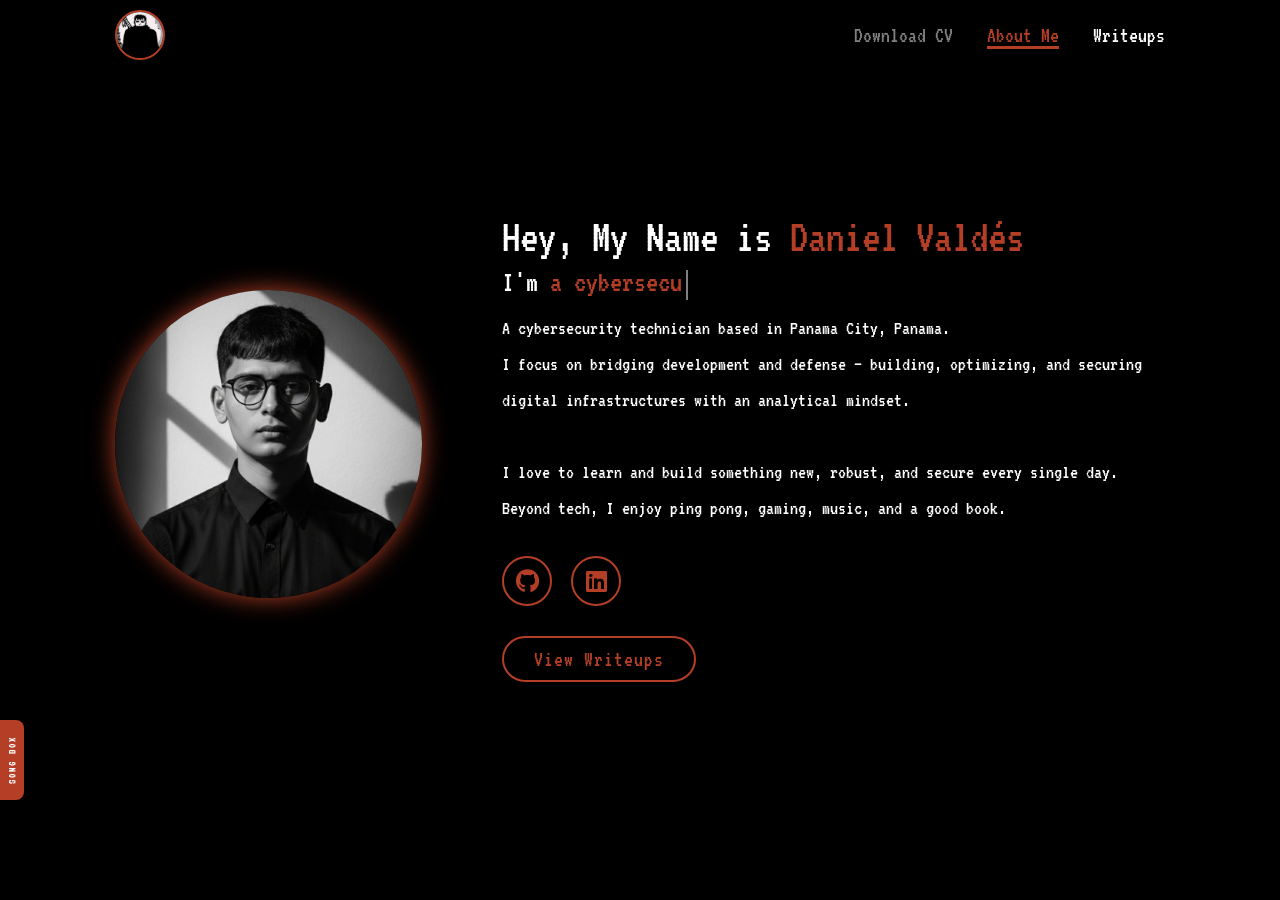
==== index.html @ 88a021ae "fix: use round favicon on all pages" ====
<!DOCTYPE html>
<html lang="en">
<head>
    <meta charset="UTF-8">
    <meta name="viewport" content="width=device-width, initial-scale=1.0">
    <link rel="stylesheet" href="https://cdnjs.cloudflare.com/ajax/libs/font-awesome/6.5.2/css/all.min.css">
    <link rel="preconnect" href="https://fonts.googleapis.com">
    <link rel="preconnect" href="https://fonts.gstatic.com" crossorigin>
    <link href="https://fonts.googleapis.com/css2?family=Fira+Mono:wght@400;500;700&family=VT323&display=swap" rel="stylesheet">
    <link rel="stylesheet" href="style.css">
    <link rel="icon" type="image/png" href="images/favicon.png">
    <title>Daniel Valdés</title>
</head>

<body class="home-page">
    <header class="scrolled">
        <a href="index.html" class="logo">
            <img src="images/avatar.png" alt="Daniel Valdés Logo" class="logo-img">
        </a>

        <button class="menu-toggle" aria-label="Menu">
            <span></span>
            <span></span>
            <span></span>
        </button>

        <nav>
            <a href="./documents/Daniel_Valdes_CV.pdf" download="" class="download-cv">Download CV</a>
            <a href="index.html" class="active">About Me</a>
            <a href="writeups.html">Writeups</a>
        </nav>
    </header>

    <section class="home">
        <div class="home-img">
            <img src="images/profile.jpg" alt="Profile picture of Daniel Valdés">
        </div>

        <div class="home-content">
            <h1>Hey, My Name is <span>Daniel Valdés</span></h1>
            <h3 class="typing-text">I'm <span id="typing"></span></h3>

            <p>
                A cybersecurity technician based in Panama City, Panama.<br>
                I focus on bridging development and defense — building, optimizing, and
                securing digital infrastructures with an analytical mindset.<br>
                <br>
                I love to learn and build something new, robust, and secure every single day.
                Beyond tech, I enjoy ping pong, gaming, music, and a good book.
            </p>

            <div class="social-icons">
                <a href="https://github.com/danielvaldess" target="_blank" rel="noopener" title="GitHub"><i class="fa-brands fa-github"></i></a>
                <a href="https://linkedin.com/in/daniel--valdes" target="_blank" rel="noopener" title="LinkedIn"><i class="fa-brands fa-linkedin"></i></a>
            </div>

            <a href="writeups.html" class="btn">View Writeups</a>
        </div>
    </section>

    <script>
        window.addEventListener('scroll', function () {
            const header = document.querySelector('header');
            header.classList.toggle('scrolled', window.scrollY > 50);
        });

        document.addEventListener("DOMContentLoaded", function () {
            const textElement = document.getElementById("typing");
            const words = ["a cybersecurity technician",
                           "a builder of secure systems",
                           "a vulnerability hunter",
                           "an analytical thinker"];
            let wordIndex = 0;
            let charIndex = 0;
            let isDeleting = false;

            function typeEffect() {
                let currentWord = words[wordIndex];
                let currentText = currentWord.substring(0, charIndex);
                textElement.textContent = currentText;

                if (!isDeleting && charIndex < currentWord.length) {
                    charIndex++;
                    setTimeout(typeEffect, 100);
                } else if (isDeleting && charIndex > 0) {
                    charIndex--;
                    setTimeout(typeEffect, 50);
                } else {
                    isDeleting = !isDeleting;
                    wordIndex = !isDeleting ? (wordIndex + 1) % words.length : wordIndex;
                    setTimeout(typeEffect, 1000);
                }
            }
            typeEffect();
        });

        document.addEventListener('DOMContentLoaded', function () {
            const menuToggle = document.querySelector('.menu-toggle');
            const nav = document.querySelector('nav');

            menuToggle.addEventListener('click', () => {
                const isActive = nav.classList.contains('active');
                if (isActive) {
                    nav.classList.remove('active');
                    menuToggle.classList.remove('active');
                    document.body.style.overflow = '';
                } else {
                    nav.classList.add('active');
                    menuToggle.classList.add('active');
                    document.body.style.overflow = 'hidden';
                }
            });

            document.querySelectorAll('nav a').forEach(link => {
                link.addEventListener('click', () => {
                    nav.classList.remove('active');
                    menuToggle.classList.remove('active');
                    document.body.style.overflow = '';
                });
            });
        });
    </script>
    <script src="scripts/songs.js"></script>
</body>
</html>
---- style.css ----
:root {
    --nav-color: #b43f26;
    --nav-color-rgb: 180, 63, 38;
    --mobile-padding: 2rem;
}

@media (max-width: 768px) {
    html {
        font-size: 55%;
    }
    section {
        padding: 8rem var(--mobile-padding) 5rem;
    }
    header {
        padding: 1.2rem var(--mobile-padding);
    }
    header.scrolled {
        padding: 1rem var(--mobile-padding);
    }
}

* {
    margin: 0;
    padding: 0;
    box-sizing: border-box;
    text-decoration: none;
    border: none;
    outline: none;
    font-family: 'VT323', monospace;
}

html {
    font-size: 62.5%;
}

body {
    width: 100%;
    height: 100vh;
    overflow-x: hidden;
    background-color: black;
    color: white;
}

body.home-page {
    overflow-y: hidden;
}

/* Header */
header {
    position: fixed;
    top: 0;
    left: 0;
    width: 100%;
    padding: 1.2rem 9%;
    background-color: transparent;
    display: flex;
    justify-content: space-between;
    align-items: center;
    z-index: 1000;
    transition: all 0.3s ease;
}

header.scrolled {
    background-color: rgba(0, 0, 0, 0.9);
    box-shadow: 0 0.5rem 1rem rgba(0, 0, 0, 0.1);
    padding: 1rem 9%;
    backdrop-filter: blur(10px);
}

.logo {
    display: flex;
    align-items: center;
    transition: all 0.3s ease;
    margin-right: auto;
}

.logo-img {
    width: 50px;
    height: 50px;
    border-radius: 50%;
    object-fit: cover;
    border: 2px solid var(--nav-color);
    transition: all 0.3s ease;
}

.logo:hover .logo-img {
    transform: scale(1.1);
    box-shadow: 0 0 15px rgba(var(--nav-color-rgb), 0.5);
}

section {
    padding-top: 8rem;
    min-height: 100vh;
    padding: 4rem 9%;
    box-sizing: border-box;
}

nav a {
    font-size: 2.2rem;
    color: white;
    margin-left: 3rem;
    font-weight: 400;
    transition: 0.3s ease;
    border-bottom: 3px solid transparent;
}

nav a.download-cv {
    color: gray;
}

nav a.download-cv:hover {
    color: var(--nav-color);
    border-bottom: 3px solid var(--nav-color);
}

body.home-page nav a:hover,
nav a.active {
    color: var(--nav-color);
    border-bottom: 3px solid var(--nav-color);
}

/* Home */
.home {
    display: flex;
    justify-content: center;
    align-items: center;
    gap: 8rem;
    background-color: black;
    margin-top: 0;
    padding-top: 3rem;
}

.home .home-content h1 {
    font-size: 4.6rem;
    font-weight: 400;
    line-height: 1.3;
}

span {
    color: var(--nav-color);
}

.home-content h3 {
    font-size: 3rem;
    margin-bottom: 1rem;
    font-weight: 400;
}

.home-content p {
    font-size: 2rem;
    line-height: 1.8;
}

.home-content p a {
    color: var(--nav-color);
    transition: color 0.3s ease;
}

.home-img {
    border-radius: 50%;
}

.home-img img {
    position: relative;
    width: 24vw;
    max-width: 340px;
    border-radius: 50%;
    box-shadow: 0 0 25px var(--nav-color);
    cursor: pointer;
    transition: 0.2s linear;
}

.home-img img:hover {
    box-shadow: 0 0 40px var(--nav-color);
    transform: scale(1.02);
}

.social-icons a {
    display: inline-flex;
    justify-content: center;
    align-items: center;
    width: 5rem;
    height: 5rem;
    background-color: transparent;
    border: 0.2rem solid var(--nav-color);
    font-size: 2.4rem;
    border-radius: 50%;
    margin: 3rem 1.5rem 3rem 0;
    transition: 0.3s ease;
    color: var(--nav-color);
}

.social-icons a:hover {
    color: black;
    transform: scale(1.3) translateY(-5px);
    background-color: white;
    box-shadow: 0 0 25px var(--nav-color);
}

.btn {
    display: inline-block;
    padding: 1rem 3rem;
    background-color: black;
    border-radius: 4rem;
    font-size: 2.2rem;
    color: var(--nav-color);
    letter-spacing: 0.1rem;
    font-weight: 400;
    border: 2px solid var(--nav-color);
    transition: 0.3s ease;
    cursor: pointer;
}

.btn:hover {
    transform: scale(1.03);
    background-color: white;
    color: black;
    box-shadow: 0 0 25px var(--nav-color);
}

.typing-text {
    font-size: 3rem;
    font-weight: 400;
    min-width: 280px;
}

.typing-text span::after {
    content: "";
    display: inline-block;
    width: 2px;
    height: 1em;
    background: gray;
    margin-left: 4px;
    animation: cursor 0.6s infinite;
    vertical-align: middle;
}

@keyframes cursor {
    0%, 100% { opacity: 0; }
    50% { opacity: 1; }
}

/* Writeups page */
.writeups-page {
    display: flex;
    flex-direction: column;
    align-items: center;
    justify-content: center;
    background-color: black;
    text-align: center;
}

.page-title {
    font-size: 4rem;
    font-weight: 400;
    color: var(--nav-color);
    margin-bottom: 1rem;
}

.page-sub {
    font-size: 2rem;
    color: #ccc;
    margin-bottom: 4rem;
}

.coming-soon-box {
    background-color: #1c1c1c;
    border: 2px solid var(--nav-color);
    border-radius: 12px;
    padding: 4rem;
    max-width: 600px;
    box-shadow: 0 0 25px rgba(var(--nav-color-rgb), 0.2);
    transition: transform 0.3s ease;
}

.coming-soon-box:hover {
    transform: translateY(-5px);
}

.coming-soon-box i {
    font-size: 3.5rem;
    color: var(--nav-color);
    margin-bottom: 1.5rem;
}

.coming-soon-box h2 {
    font-size: 2.8rem;
    color: var(--nav-color);
    margin-bottom: 1rem;
}

.coming-soon-box p {
    font-size: 2rem;
    color: #ccc;
    line-height: 1.8;
}

@media (max-width: 995px) {
    .home {
        flex-direction: column;
        margin: 5rem 4rem;
    }
    .home .home-content h3 {
        font-size: 2.6rem;
    }
    .home-content h1 {
        font-size: 3.4rem;
    }
    .home-img img {
        width: 55vw;
        max-width: 300px;
        margin-top: 4rem;
    }
}

/* Mobile navigation */
@media (max-width: 995px) {
    .menu-toggle {
        display: flex;
        position: fixed;
        top: 2rem;
        right: 2rem;
        width: 4rem;
        height: 4rem;
        background: rgba(var(--nav-color-rgb), 0.2);
        border-radius: 50%;
        z-index: 1001;
        cursor: pointer;
        flex-direction: column;
        justify-content: center;
        align-items: center;
        transition: all 0.3s ease;
        border: 2px solid var(--nav-color);
        box-shadow: 0 0 10px rgba(0, 0, 0, 0.2);
    }

    .menu-toggle span {
        display: block;
        width: 24px;
        height: 2px;
        background: var(--nav-color);
        margin: 4px 0;
        transition: all 0.3s ease;
        border-radius: 2px;
    }

    .menu-toggle.active {
        background: rgba(0, 0, 0, 0.8);
        border-color: white;
    }

    .menu-toggle.active span {
        background: white;
    }

    .menu-toggle.active span:nth-child(1) {
        transform: translateY(6px) rotate(45deg);
    }

    .menu-toggle.active span:nth-child(2) {
        opacity: 0;
    }

    .menu-toggle.active span:nth-child(3) {
        transform: translateY(-6px) rotate(-45deg);
    }

    nav {
        position: fixed;
        top: 0;
        right: -100%;
        width: 80%;
        max-width: 300px;
        height: 100vh;
        background-color: rgba(22, 22, 22, 0.98);
        backdrop-filter: blur(10px);
        z-index: 1000;
        transition: all 0.5s cubic-bezier(0.77, 0.2, 0.05, 1);
        padding: 8rem 2rem 2rem;
        box-shadow: -5px 0 15px rgba(0, 0, 0, 0.3);
        display: flex;
        flex-direction: column;
        border-left: 3px solid var(--nav-color);
    }

    nav.active {
        right: 0;
    }

    nav a {
        display: block;
        font-size: 2rem;
        color: white;
        padding: 1.5rem;
        margin: 0.5rem 0;
        border-radius: 0.5rem;
        transition: all 0.3s ease;
        position: relative;
        overflow: hidden;
    }

    nav a:before {
        content: '';
        position: absolute;
        left: 0;
        bottom: 0;
        width: 0;
        height: 3px;
        background: var(--nav-color);
        transition: width 0.3s ease;
    }

    nav a:hover,
    nav a.active {
        color: var(--nav-color);
        background: rgba(var(--nav-color-rgb), 0.1);
        transform: translateX(5px);
    }

    nav a:hover:before,
    nav a.active:before {
        width: 100%;
    }
}

@media (max-width: 768px) {
    .writeups-page {
        padding: 8rem var(--mobile-padding) 5rem;
    }
    .coming-soon-box {
        padding: 3rem;
        width: 100%;
    }
    .page-title {
        font-size: 3rem;
    }
}
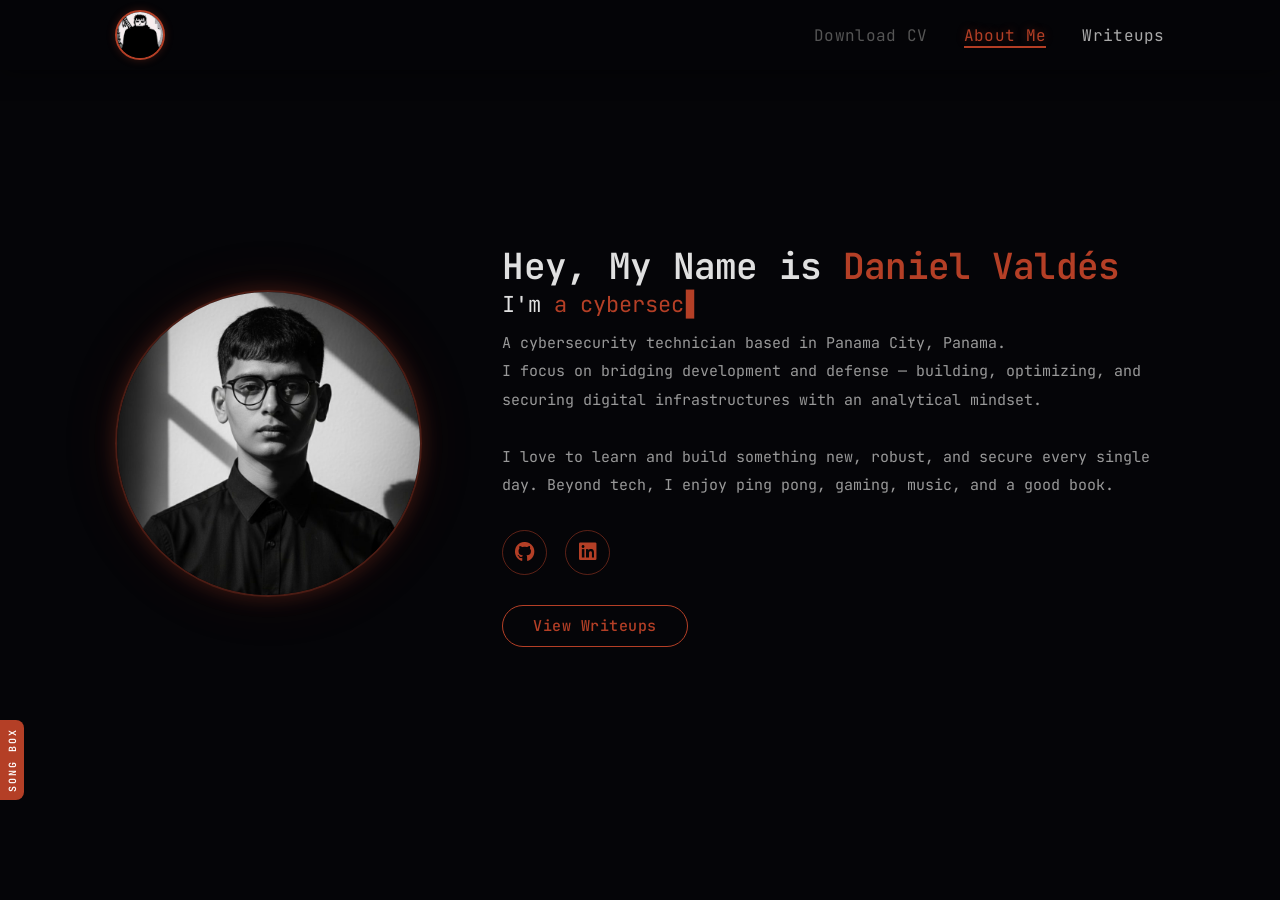
==== commit 43cd8068: "feat: redesign with JetBrains Mono, neon glow effects, larger typography - Replace VT323 with JetBra" ====
--- a/index.html
+++ b/index.html
@@ -6,7 +6,7 @@
     <link rel="stylesheet" href="https://cdnjs.cloudflare.com/ajax/libs/font-awesome/6.5.2/css/all.min.css">
     <link rel="preconnect" href="https://fonts.googleapis.com">
     <link rel="preconnect" href="https://fonts.gstatic.com" crossorigin>
-    <link href="https://fonts.googleapis.com/css2?family=Fira+Mono:wght@400;500;700&family=VT323&display=swap" rel="stylesheet">
+    <link href="https://fonts.googleapis.com/css2?family=JetBrains+Mono:wght@300;400;500;600;700&display=swap" rel="stylesheet">
     <link rel="stylesheet" href="style.css">
     <link rel="icon" type="image/png" href="images/favicon.png">
     <title>Daniel Valdés</title>
--- a/style.css
+++ b/style.css
@@ -2,6 +2,9 @@
     --nav-color: #b43f26;
     --nav-color-rgb: 180, 63, 38;
     --mobile-padding: 2rem;
+    --neon-glow: 0 0 10px rgba(var(--nav-color-rgb), 0.6), 0 0 30px rgba(var(--nav-color-rgb), 0.3);
+    --neon-glow-strong: 0 0 10px rgba(var(--nav-color-rgb), 0.8), 0 0 40px rgba(var(--nav-color-rgb), 0.4), 0 0 80px rgba(var(--nav-color-rgb), 0.2);
+    --border-glow: 0 0 5px rgba(var(--nav-color-rgb), 0.5), inset 0 0 5px rgba(var(--nav-color-rgb), 0.1);
 }
 
 @media (max-width: 768px) {
@@ -26,7 +29,7 @@
     text-decoration: none;
     border: none;
     outline: none;
-    font-family: 'VT323', monospace;
+    font-family: 'JetBrains Mono', monospace;
 }
 
 html {
@@ -37,12 +40,27 @@
     width: 100%;
     height: 100vh;
     overflow-x: hidden;
-    background-color: black;
-    color: white;
+    background-color: #050508;
+    color: #e0e0e0;
 }
 
 body.home-page {
     overflow-y: hidden;
+}
+
+/* Scrollbar */
+::-webkit-scrollbar {
+    width: 6px;
+}
+::-webkit-scrollbar-track {
+    background: #0a0a0d;
+}
+::-webkit-scrollbar-thumb {
+    background: rgba(var(--nav-color-rgb), 0.3);
+    border-radius: 3px;
+}
+::-webkit-scrollbar-thumb:hover {
+    background: rgba(var(--nav-color-rgb), 0.5);
 }
 
 /* Header */
@@ -61,10 +79,10 @@
 }
 
 header.scrolled {
-    background-color: rgba(0, 0, 0, 0.9);
-    box-shadow: 0 0.5rem 1rem rgba(0, 0, 0, 0.1);
+    background-color: rgba(5, 5, 8, 0.92);
+    box-shadow: 0 1px 20px rgba(0, 0, 0, 0.5);
     padding: 1rem 9%;
-    backdrop-filter: blur(10px);
+    backdrop-filter: blur(20px);
 }
 
 .logo {
@@ -81,11 +99,12 @@
     object-fit: cover;
     border: 2px solid var(--nav-color);
     transition: all 0.3s ease;
+    box-shadow: 0 0 8px rgba(var(--nav-color-rgb), 0.3);
 }
 
 .logo:hover .logo-img {
     transform: scale(1.1);
-    box-shadow: 0 0 15px rgba(var(--nav-color-rgb), 0.5);
+    box-shadow: var(--neon-glow);
 }
 
 section {
@@ -96,27 +115,29 @@
 }
 
 nav a {
-    font-size: 2.2rem;
-    color: white;
+    font-size: 1.6rem;
+    font-weight: 400;
+    color: #aaa;
     margin-left: 3rem;
-    font-weight: 400;
     transition: 0.3s ease;
-    border-bottom: 3px solid transparent;
+    border-bottom: 2px solid transparent;
+    letter-spacing: 0.02em;
 }
 
 nav a.download-cv {
-    color: gray;
+    color: #555;
 }
 
 nav a.download-cv:hover {
     color: var(--nav-color);
-    border-bottom: 3px solid var(--nav-color);
+    border-bottom: 2px solid var(--nav-color);
 }
 
 body.home-page nav a:hover,
 nav a.active {
     color: var(--nav-color);
-    border-bottom: 3px solid var(--nav-color);
+    border-bottom: 2px solid var(--nav-color);
+    text-shadow: 0 0 10px rgba(var(--nav-color-rgb), 0.4);
 }
 
 /* Home */
@@ -125,15 +146,16 @@
     justify-content: center;
     align-items: center;
     gap: 8rem;
-    background-color: black;
+    background-color: #050508;
     margin-top: 0;
     padding-top: 3rem;
 }
 
 .home .home-content h1 {
-    font-size: 4.6rem;
-    font-weight: 400;
+    font-size: 3.6rem;
+    font-weight: 600;
     line-height: 1.3;
+    letter-spacing: -0.02em;
 }
 
 span {
@@ -141,14 +163,15 @@
 }
 
 .home-content h3 {
-    font-size: 3rem;
+    font-size: 2.2rem;
     margin-bottom: 1rem;
     font-weight: 400;
 }
 
 .home-content p {
-    font-size: 2rem;
-    line-height: 1.8;
+    font-size: 1.5rem;
+    line-height: 1.9;
+    color: #999;
 }
 
 .home-content p a {
@@ -165,13 +188,14 @@
     width: 24vw;
     max-width: 340px;
     border-radius: 50%;
-    box-shadow: 0 0 25px var(--nav-color);
+    box-shadow: 0 0 20px rgba(var(--nav-color-rgb), 0.3), 0 0 60px rgba(var(--nav-color-rgb), 0.1);
     cursor: pointer;
-    transition: 0.2s linear;
+    transition: 0.3s ease;
+    border: 2px solid rgba(var(--nav-color-rgb), 0.4);
 }
 
 .home-img img:hover {
-    box-shadow: 0 0 40px var(--nav-color);
+    box-shadow: var(--neon-glow-strong);
     transform: scale(1.02);
 }
 
@@ -179,121 +203,480 @@
     display: inline-flex;
     justify-content: center;
     align-items: center;
-    width: 5rem;
-    height: 5rem;
+    width: 4.5rem;
+    height: 4.5rem;
     background-color: transparent;
-    border: 0.2rem solid var(--nav-color);
-    font-size: 2.4rem;
+    border: 1.5px solid rgba(var(--nav-color-rgb), 0.5);
+    font-size: 2rem;
     border-radius: 50%;
-    margin: 3rem 1.5rem 3rem 0;
+    margin: 3rem 1.2rem 3rem 0;
     transition: 0.3s ease;
     color: var(--nav-color);
 }
 
 .social-icons a:hover {
-    color: black;
-    transform: scale(1.3) translateY(-5px);
-    background-color: white;
-    box-shadow: 0 0 25px var(--nav-color);
+    color: #050508;
+    transform: scale(1.2) translateY(-3px);
+    background-color: var(--nav-color);
+    box-shadow: var(--neon-glow);
+    border-color: var(--nav-color);
 }
 
 .btn {
     display: inline-block;
     padding: 1rem 3rem;
-    background-color: black;
+    background-color: transparent;
     border-radius: 4rem;
-    font-size: 2.2rem;
-    color: var(--nav-color);
-    letter-spacing: 0.1rem;
-    font-weight: 400;
-    border: 2px solid var(--nav-color);
+    font-size: 1.5rem;
+    font-weight: 500;
+    color: var(--nav-color);
+    letter-spacing: 0.05rem;
+    border: 1.5px solid var(--nav-color);
     transition: 0.3s ease;
     cursor: pointer;
 }
 
 .btn:hover {
     transform: scale(1.03);
-    background-color: white;
-    color: black;
-    box-shadow: 0 0 25px var(--nav-color);
+    background-color: var(--nav-color);
+    color: #050508;
+    box-shadow: var(--neon-glow);
 }
 
 .typing-text {
-    font-size: 3rem;
+    font-size: 2.2rem;
     font-weight: 400;
     min-width: 280px;
 }
 
 .typing-text span::after {
-    content: "";
+    content: "▋";
     display: inline-block;
-    width: 2px;
-    height: 1em;
-    background: gray;
-    margin-left: 4px;
-    animation: cursor 0.6s infinite;
-    vertical-align: middle;
-}
-
-@keyframes cursor {
-    0%, 100% { opacity: 0; }
-    50% { opacity: 1; }
-}
-
-/* Writeups page */
+    animation: blink 1s infinite;
+    color: var(--nav-color);
+    margin-left: 2px;
+}
+
+@keyframes blink {
+    0%, 100% { opacity: 1; }
+    50% { opacity: 0; }
+}
+
+/* ============================================
+   WRITEUPS PAGE
+   ============================================ */
+
 .writeups-page {
     display: flex;
     flex-direction: column;
     align-items: center;
+    background-color: #050508;
+    text-align: center;
+}
+
+.page-title {
+    font-size: 3.2rem;
+    font-weight: 600;
+    color: var(--nav-color);
+    margin-bottom: 1rem;
+    letter-spacing: -0.02em;
+    text-shadow: 0 0 20px rgba(var(--nav-color-rgb), 0.3);
+}
+
+.page-sub {
+    font-size: 1.5rem;
+    color: #777;
+    margin-bottom: 3rem;
+}
+
+/* Filter bar */
+.filter-bar {
+    display: flex;
+    flex-wrap: wrap;
+    gap: 0.8rem;
     justify-content: center;
-    background-color: black;
-    text-align: center;
-}
-
-.page-title {
-    font-size: 4rem;
-    font-weight: 400;
-    color: var(--nav-color);
+    margin-bottom: 3rem;
+}
+
+.filter-btn {
+    font-family: 'JetBrains Mono', monospace;
+    font-size: 1.3rem;
+    font-weight: 500;
+    padding: 0.5rem 1.5rem;
+    background: transparent;
+    border: 1px solid #222;
+    border-radius: 4rem;
+    color: #666;
+    cursor: pointer;
+    transition: all 0.3s ease;
+    letter-spacing: 0.02em;
+}
+
+.filter-btn:hover {
+    border-color: var(--nav-color);
+    color: var(--nav-color);
+}
+
+.filter-btn.active {
+    background: rgba(var(--nav-color-rgb), 0.15);
+    border-color: var(--nav-color);
+    color: var(--nav-color);
+    box-shadow: 0 0 15px rgba(var(--nav-color-rgb), 0.2);
+}
+
+/* Writeup cards grid */
+.writeups-grid {
+    display: grid;
+    grid-template-columns: repeat(auto-fill, minmax(320px, 1fr));
+    gap: 1.5rem;
+    width: 100%;
+    max-width: 1200px;
+    margin-bottom: 4rem;
+}
+
+.writeup-card {
+    background: #0a0a0d;
+    border: 1px solid #1a1a1a;
+    border-radius: 10px;
+    padding: 1.8rem;
+    text-align: left;
+    transition: all 0.3s ease;
+    cursor: default;
+}
+
+.writeup-card:hover {
+    border-color: rgba(var(--nav-color-rgb), 0.4);
+    transform: translateY(-3px);
+    box-shadow: 0 0 20px rgba(var(--nav-color-rgb), 0.1);
+}
+
+.card-header {
+    display: flex;
+    justify-content: space-between;
+    align-items: center;
+    margin-bottom: 0.8rem;
+}
+
+.card-cat {
+    font-size: 1.2rem;
+    font-weight: 500;
+    letter-spacing: 0.05rem;
+    text-transform: uppercase;
+}
+
+.card-pts {
+    font-size: 1.1rem;
+    color: #444;
+    background: #111;
+    padding: 0.2rem 0.6rem;
+    border-radius: 4rem;
+    border: 1px solid #1a1a1a;
+}
+
+.card-title {
+    font-size: 1.8rem;
+    color: #e0e0e0;
+    margin-bottom: 0.6rem;
+    font-weight: 600;
+    letter-spacing: -0.01em;
+}
+
+.card-desc {
+    font-size: 1.3rem;
+    color: #666;
+    line-height: 1.6;
+    margin-bottom: 1.2rem;
+    min-height: 3.5rem;
+}
+
+.card-files {
+    display: flex;
+    flex-wrap: wrap;
+    gap: 0.4rem;
     margin-bottom: 1rem;
 }
 
-.page-sub {
+.file-tag {
+    font-family: 'JetBrains Mono', monospace;
+    font-size: 1rem;
+    color: #555;
+    background: #0f0f12;
+    padding: 0.15rem 0.5rem;
+    border-radius: 3px;
+    display: inline-flex;
+    align-items: center;
+    gap: 0.3rem;
+    border: 1px solid #1a1a1a;
+}
+
+.file-tag i {
+    font-size: 0.8rem;
+    opacity: 0.5;
+}
+
+.card-btn {
+    font-family: 'JetBrains Mono', monospace;
+    font-size: 1.2rem;
+    font-weight: 500;
+    background: transparent;
+    border: 1px solid;
+    border-radius: 4rem;
+    padding: 0.4rem 1.2rem;
+    cursor: pointer;
+    transition: all 0.3s ease;
+    display: inline-flex;
+    align-items: center;
+    gap: 0.4rem;
+    letter-spacing: 0.02em;
+}
+
+.card-btn:hover {
+    background: var(--nav-color);
+    border-color: var(--nav-color) !important;
+    color: #050508 !important;
+    box-shadow: 0 0 15px rgba(var(--nav-color-rgb), 0.3);
+}
+
+/* ============================================
+   INDIVIDUAL WRITEUP VIEW
+   ============================================ */
+
+.writeup-view {
+    width: 100%;
+    max-width: 900px;
+    text-align: left;
+}
+
+.back-btn {
+    font-family: 'JetBrains Mono', monospace;
+    font-size: 1.4rem;
+    font-weight: 500;
+    background: transparent;
+    border: 1px solid #222;
+    border-radius: 4rem;
+    color: #666;
+    padding: 0.5rem 1.5rem;
+    cursor: pointer;
+    transition: all 0.3s ease;
+    margin-bottom: 2rem;
+    display: inline-flex;
+    align-items: center;
+    gap: 0.6rem;
+}
+
+.back-btn:hover {
+    border-color: var(--nav-color);
+    color: var(--nav-color);
+}
+
+.wup-header {
+    margin-bottom: 2.5rem;
+    padding-bottom: 1.5rem;
+    border-bottom: 1px solid #1a1a1a;
+}
+
+.wup-cat {
+    font-size: 1.2rem;
+    font-weight: 500;
+    display: block;
+    margin-bottom: 0.5rem;
+    text-transform: uppercase;
+    letter-spacing: 0.05rem;
+}
+
+.wup-title {
+    font-size: 2.8rem;
+    color: #e0e0e0;
+    font-weight: 600;
+    letter-spacing: -0.02em;
+}
+
+/* Files section */
+.wup-files {
+    margin-top: 1rem;
+    padding: 1rem 1.2rem;
+    background: #0a0a0d;
+    border: 1px solid #1a1a1a;
+    border-radius: 8px;
+}
+
+.wup-files h4 {
+    font-family: 'JetBrains Mono', monospace;
+    font-size: 1.3rem;
+    font-weight: 500;
+    color: #666;
+    margin: 0 0 0.5rem;
+    display: flex;
+    align-items: center;
+    gap: 0.4rem;
+}
+
+.wup-files-list {
+    display: flex;
+    flex-wrap: wrap;
+    gap: 0.4rem;
+}
+
+.wup-file-tag {
+    font-family: 'JetBrains Mono', monospace;
+    font-size: 1.1rem;
+    color: #888;
+    background: #0f0f12;
+    border: 1px solid #1a1a1a;
+    padding: 0.25rem 0.7rem;
+    border-radius: 4px;
+    display: inline-flex;
+    align-items: center;
+    gap: 0.3rem;
+    transition: all 0.2s ease;
+}
+
+.wup-file-tag:hover {
+    border-color: #333;
+    color: #ccc;
+}
+
+.wup-file-tag i {
+    font-size: 0.9rem;
+    opacity: 0.4;
+}
+
+/* Writeup body */
+.wup-body {
+    font-family: 'JetBrains Mono', monospace;
+    font-size: 1.4rem;
+    color: #bbb;
+    line-height: 1.9;
+}
+
+.wup-body h3 {
     font-size: 2rem;
-    color: #ccc;
-    margin-bottom: 4rem;
-}
-
-.coming-soon-box {
-    background-color: #1c1c1c;
-    border: 2px solid var(--nav-color);
-    border-radius: 12px;
-    padding: 4rem;
-    max-width: 600px;
-    box-shadow: 0 0 25px rgba(var(--nav-color-rgb), 0.2);
-    transition: transform 0.3s ease;
-}
-
-.coming-soon-box:hover {
-    transform: translateY(-5px);
-}
-
-.coming-soon-box i {
-    font-size: 3.5rem;
-    color: var(--nav-color);
-    margin-bottom: 1.5rem;
-}
-
-.coming-soon-box h2 {
-    font-size: 2.8rem;
-    color: var(--nav-color);
-    margin-bottom: 1rem;
-}
-
-.coming-soon-box p {
-    font-size: 2rem;
-    color: #ccc;
-    line-height: 1.8;
-}
+    font-weight: 600;
+    margin: 2.5rem 0 1rem;
+    letter-spacing: -0.01em;
+}
+
+.wup-body h4 {
+    font-size: 1.6rem;
+    font-weight: 500;
+    color: #ddd;
+    margin: 2rem 0 0.8rem;
+}
+
+/* Terminal blocks */
+.terminal-block {
+    background: #0a0a0d;
+    border: 1px solid #1a1a1a;
+    border-radius: 8px;
+    margin: 1.2rem 0;
+    overflow: hidden;
+}
+
+.terminal-bar {
+    display: flex;
+    align-items: center;
+    gap: 0.4rem;
+    padding: 0.5rem 0.8rem;
+    background: #0f0f12;
+    border-bottom: 1px solid #1a1a1a;
+}
+
+.terminal-dot {
+    width: 8px;
+    height: 8px;
+    border-radius: 50%;
+    opacity: 0.7;
+}
+
+.terminal-title {
+    font-family: 'JetBrains Mono', monospace;
+    font-size: 1rem;
+    color: #444;
+    margin-left: 0.4rem;
+}
+
+.terminal-block pre {
+    background: transparent;
+    border: none;
+    border-radius: 0;
+    padding: 1rem 1.2rem;
+    overflow-x: auto;
+    margin: 0;
+    font-size: 1.3rem;
+    line-height: 1.7;
+}
+
+.wup-body code {
+    font-family: 'JetBrains Mono', monospace;
+}
+
+.wup-body code.inline {
+    background: #0f0f12;
+    padding: 0.15rem 0.5rem;
+    border-radius: 3px;
+    font-size: 1.3rem;
+    border: 1px solid #1a1a1a;
+}
+
+.wup-body blockquote {
+    border-left: 2px solid;
+    padding: 0.8rem 1.2rem;
+    margin: 1.2rem 0;
+    background: rgba(255,255,255,0.02);
+    border-radius: 0 6px 6px 0;
+    color: #888;
+    font-style: italic;
+    font-size: 1.35rem;
+}
+
+.wup-body strong {
+    color: #e0e0e0;
+    font-weight: 600;
+}
+
+.wup-body table {
+    width: 100%;
+    border-collapse: collapse;
+    margin: 1.2rem 0;
+    font-size: 1.3rem;
+}
+
+.wup-body th {
+    background: #0f0f12;
+    padding: 0.6rem 1rem;
+    text-align: left;
+    font-weight: 600;
+    border-bottom: 2px solid;
+}
+
+.wup-body td {
+    padding: 0.4rem 1rem;
+    border-bottom: 1px solid #1a1a1a;
+}
+
+.wup-body tr:hover td {
+    background: rgba(255,255,255,0.02);
+}
+
+.wup-body ul {
+    padding-left: 2rem;
+    margin: 0.8rem 0;
+}
+
+.wup-body li {
+    margin-bottom: 0.4rem;
+    font-size: 1.35rem;
+}
+
+.wup-body hr {
+    border: none;
+    border-top: 1px solid #1a1a1a;
+    margin: 2rem 0;
+}
+
+/* ============================================
+   RESPONSIVE
+   ============================================ */
 
 @media (max-width: 995px) {
     .home {
@@ -301,10 +684,10 @@
         margin: 5rem 4rem;
     }
     .home .home-content h3 {
-        font-size: 2.6rem;
+        font-size: 2rem;
     }
     .home-content h1 {
-        font-size: 3.4rem;
+        font-size: 2.8rem;
     }
     .home-img img {
         width: 55vw;
@@ -322,7 +705,7 @@
         right: 2rem;
         width: 4rem;
         height: 4rem;
-        background: rgba(var(--nav-color-rgb), 0.2);
+        background: rgba(var(--nav-color-rgb), 0.15);
         border-radius: 50%;
         z-index: 1001;
         cursor: pointer;
@@ -330,31 +713,31 @@
         justify-content: center;
         align-items: center;
         transition: all 0.3s ease;
-        border: 2px solid var(--nav-color);
-        box-shadow: 0 0 10px rgba(0, 0, 0, 0.2);
+        border: 1px solid rgba(var(--nav-color-rgb), 0.4);
+        box-shadow: 0 0 10px rgba(var(--nav-color-rgb), 0.1);
     }
 
     .menu-toggle span {
         display: block;
-        width: 24px;
+        width: 20px;
         height: 2px;
         background: var(--nav-color);
-        margin: 4px 0;
+        margin: 3px 0;
         transition: all 0.3s ease;
         border-radius: 2px;
     }
 
     .menu-toggle.active {
-        background: rgba(0, 0, 0, 0.8);
-        border-color: white;
+        background: rgba(5, 5, 8, 0.9);
+        border-color: var(--nav-color);
     }
 
     .menu-toggle.active span {
-        background: white;
+        background: var(--nav-color);
     }
 
     .menu-toggle.active span:nth-child(1) {
-        transform: translateY(6px) rotate(45deg);
+        transform: translateY(5px) rotate(45deg);
     }
 
     .menu-toggle.active span:nth-child(2) {
@@ -362,7 +745,7 @@
     }
 
     .menu-toggle.active span:nth-child(3) {
-        transform: translateY(-6px) rotate(-45deg);
+        transform: translateY(-5px) rotate(-45deg);
     }
 
     nav {
@@ -372,15 +755,15 @@
         width: 80%;
         max-width: 300px;
         height: 100vh;
-        background-color: rgba(22, 22, 22, 0.98);
-        backdrop-filter: blur(10px);
+        background-color: rgba(5, 5, 8, 0.98);
+        backdrop-filter: blur(20px);
         z-index: 1000;
         transition: all 0.5s cubic-bezier(0.77, 0.2, 0.05, 1);
         padding: 8rem 2rem 2rem;
-        box-shadow: -5px 0 15px rgba(0, 0, 0, 0.3);
+        box-shadow: -5px 0 30px rgba(0, 0, 0, 0.5);
         display: flex;
         flex-direction: column;
-        border-left: 3px solid var(--nav-color);
+        border-left: 1px solid rgba(var(--nav-color-rgb), 0.3);
     }
 
     nav.active {
@@ -389,37 +772,21 @@
 
     nav a {
         display: block;
-        font-size: 2rem;
-        color: white;
-        padding: 1.5rem;
-        margin: 0.5rem 0;
+        font-size: 1.5rem;
+        color: #aaa;
+        padding: 1.2rem;
+        margin: 0.3rem 0;
         border-radius: 0.5rem;
         transition: all 0.3s ease;
         position: relative;
         overflow: hidden;
     }
 
-    nav a:before {
-        content: '';
-        position: absolute;
-        left: 0;
-        bottom: 0;
-        width: 0;
-        height: 3px;
-        background: var(--nav-color);
-        transition: width 0.3s ease;
-    }
-
     nav a:hover,
     nav a.active {
         color: var(--nav-color);
-        background: rgba(var(--nav-color-rgb), 0.1);
-        transform: translateX(5px);
-    }
-
-    nav a:hover:before,
-    nav a.active:before {
-        width: 100%;
+        background: rgba(var(--nav-color-rgb), 0.08);
+        transform: translateX(3px);
     }
 }
 
@@ -427,11 +794,27 @@
     .writeups-page {
         padding: 8rem var(--mobile-padding) 5rem;
     }
-    .coming-soon-box {
-        padding: 3rem;
-        width: 100%;
-    }
     .page-title {
-        font-size: 3rem;
-    }
-}
+        font-size: 2.4rem;
+    }
+    .writeups-grid {
+        grid-template-columns: 1fr;
+        gap: 1.2rem;
+    }
+    .filter-bar {
+        gap: 0.5rem;
+    }
+    .filter-btn {
+        font-size: 1.1rem;
+        padding: 0.4rem 1rem;
+    }
+    .wup-title {
+        font-size: 2rem;
+    }
+    .wup-body {
+        font-size: 1.25rem;
+    }
+    .terminal-block pre {
+        font-size: 1.1rem;
+    }
+}
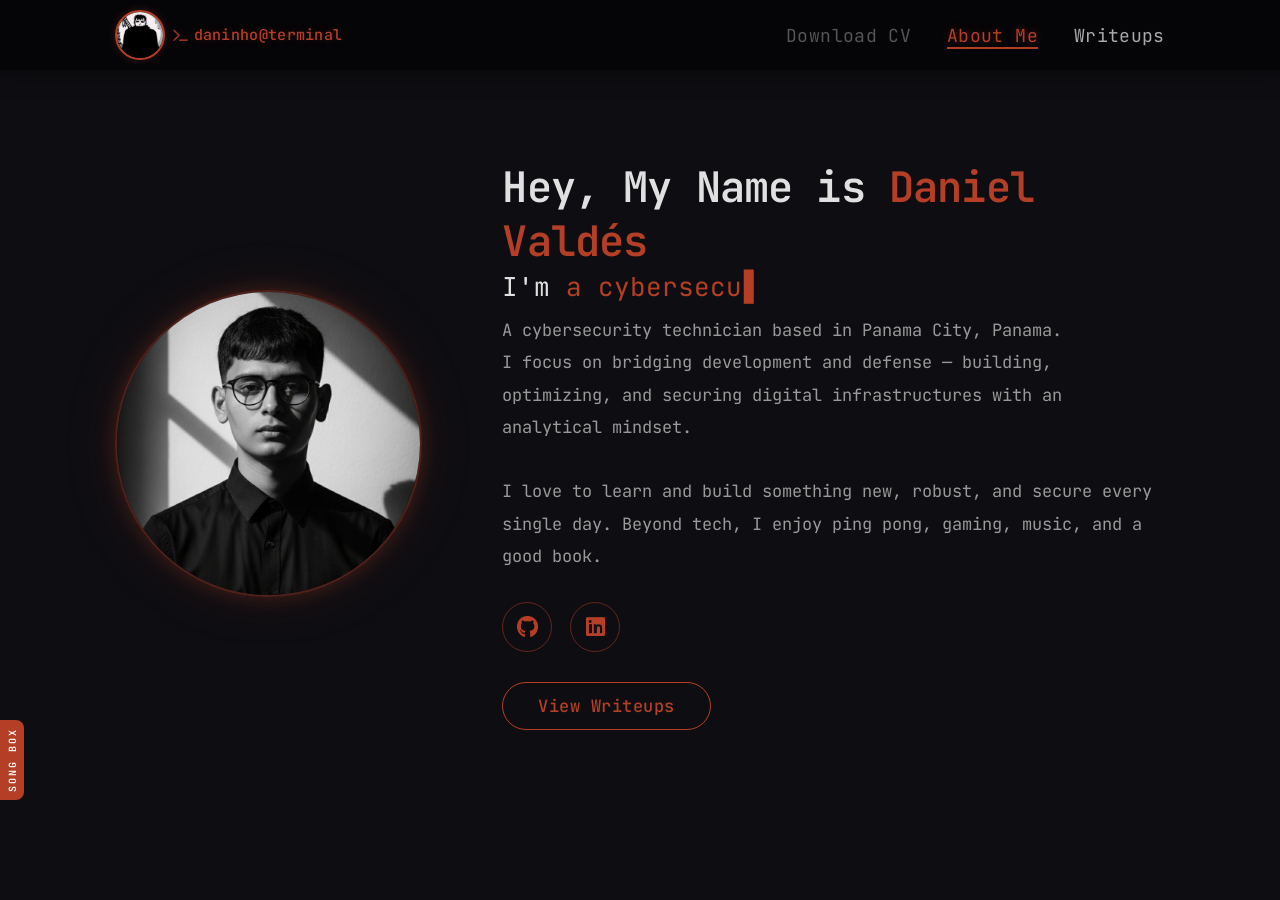
==== commit 2e7b6450: "feat: add terminal branding 'daninho@terminal' with icon to header" ====
--- a/index.html
+++ b/index.html
@@ -16,6 +16,7 @@
     <header class="scrolled">
         <a href="index.html" class="logo">
             <img src="images/avatar.png" alt="Daniel Valdés Logo" class="logo-img">
+            <span class="logo-terminal"><i class="fa-solid fa-terminal"></i> daninho@terminal</span>
         </a>
 
         <button class="menu-toggle" aria-label="Menu">
--- a/style.css
+++ b/style.css
@@ -2,9 +2,9 @@
     --nav-color: #b43f26;
     --nav-color-rgb: 180, 63, 38;
     --mobile-padding: 2rem;
-    --neon-glow: 0 0 10px rgba(var(--nav-color-rgb), 0.6), 0 0 30px rgba(var(--nav-color-rgb), 0.3);
-    --neon-glow-strong: 0 0 10px rgba(var(--nav-color-rgb), 0.8), 0 0 40px rgba(var(--nav-color-rgb), 0.4), 0 0 80px rgba(var(--nav-color-rgb), 0.2);
-    --border-glow: 0 0 5px rgba(var(--nav-color-rgb), 0.5), inset 0 0 5px rgba(var(--nav-color-rgb), 0.1);
+    --neon-glow: 0 0 10px rgba(var(--nav-color-rgb), 0.6), 0 0 40px rgba(var(--nav-color-rgb), 0.3), 0 0 80px rgba(var(--nav-color-rgb), 0.15);
+    --neon-glow-strong: 0 0 10px rgba(var(--nav-color-rgb), 0.9), 0 0 40px rgba(var(--nav-color-rgb), 0.5), 0 0 80px rgba(var(--nav-color-rgb), 0.25), 0 0 120px rgba(var(--nav-color-rgb), 0.1);
+    --border-glow: 0 0 8px rgba(var(--nav-color-rgb), 0.6), inset 0 0 8px rgba(var(--nav-color-rgb), 0.15);
 }
 
 @media (max-width: 768px) {
@@ -40,7 +40,7 @@
     width: 100%;
     height: 100vh;
     overflow-x: hidden;
-    background-color: #050508;
+    background-color: #0e0e12;
     color: #e0e0e0;
 }
 
@@ -70,19 +70,18 @@
     left: 0;
     width: 100%;
     padding: 1.2rem 9%;
-    background-color: transparent;
+    background-color: rgba(5, 5, 8, 0.92);
     display: flex;
     justify-content: space-between;
     align-items: center;
     z-index: 1000;
     transition: all 0.3s ease;
+    backdrop-filter: blur(20px);
+    box-shadow: 0 1px 20px rgba(0, 0, 0, 0.5);
 }
 
 header.scrolled {
-    background-color: rgba(5, 5, 8, 0.92);
-    box-shadow: 0 1px 20px rgba(0, 0, 0, 0.5);
     padding: 1rem 9%;
-    backdrop-filter: blur(20px);
 }
 
 .logo {
@@ -90,6 +89,23 @@
     align-items: center;
     transition: all 0.3s ease;
     margin-right: auto;
+    gap: 0.8rem;
+}
+
+.logo-terminal {
+    font-size: 1.5rem;
+    font-weight: 500;
+    color: var(--nav-color);
+    letter-spacing: 0.02em;
+    text-shadow: 0 0 10px rgba(var(--nav-color-rgb), 0.3);
+    display: flex;
+    align-items: center;
+    gap: 0.5rem;
+}
+
+.logo-terminal i {
+    font-size: 1.3rem;
+    opacity: 0.8;
 }
 
 .logo-img {
@@ -108,14 +124,14 @@
 }
 
 section {
-    padding-top: 8rem;
+    padding-top: 10rem;
     min-height: 100vh;
-    padding: 4rem 9%;
+    padding: 10rem 9% 4rem;
     box-sizing: border-box;
 }
 
 nav a {
-    font-size: 1.6rem;
+    font-size: 1.8rem;
     font-weight: 400;
     color: #aaa;
     margin-left: 3rem;
@@ -146,13 +162,13 @@
     justify-content: center;
     align-items: center;
     gap: 8rem;
-    background-color: #050508;
+    background-color: #0e0e12;
     margin-top: 0;
     padding-top: 3rem;
 }
 
 .home .home-content h1 {
-    font-size: 3.6rem;
+    font-size: 4.2rem;
     font-weight: 600;
     line-height: 1.3;
     letter-spacing: -0.02em;
@@ -163,13 +179,13 @@
 }
 
 .home-content h3 {
-    font-size: 2.2rem;
+    font-size: 2.6rem;
     margin-bottom: 1rem;
     font-weight: 400;
 }
 
 .home-content p {
-    font-size: 1.5rem;
+    font-size: 1.7rem;
     line-height: 1.9;
     color: #999;
 }
@@ -203,11 +219,11 @@
     display: inline-flex;
     justify-content: center;
     align-items: center;
-    width: 4.5rem;
-    height: 4.5rem;
+    width: 5rem;
+    height: 5rem;
     background-color: transparent;
     border: 1.5px solid rgba(var(--nav-color-rgb), 0.5);
-    font-size: 2rem;
+    font-size: 2.2rem;
     border-radius: 50%;
     margin: 3rem 1.2rem 3rem 0;
     transition: 0.3s ease;
@@ -215,19 +231,19 @@
 }
 
 .social-icons a:hover {
-    color: #050508;
-    transform: scale(1.2) translateY(-3px);
+    color: #0e0e12;
+    transform: scale(1.3) translateY(-3px);
     background-color: var(--nav-color);
-    box-shadow: var(--neon-glow);
+    box-shadow: var(--neon-glow-strong);
     border-color: var(--nav-color);
 }
 
 .btn {
     display: inline-block;
-    padding: 1rem 3rem;
+    padding: 1.2rem 3.5rem;
     background-color: transparent;
     border-radius: 4rem;
-    font-size: 1.5rem;
+    font-size: 1.7rem;
     font-weight: 500;
     color: var(--nav-color);
     letter-spacing: 0.05rem;
@@ -237,14 +253,14 @@
 }
 
 .btn:hover {
-    transform: scale(1.03);
+    transform: scale(1.05);
     background-color: var(--nav-color);
-    color: #050508;
-    box-shadow: var(--neon-glow);
+    color: #0e0e12;
+    box-shadow: var(--neon-glow-strong);
 }
 
 .typing-text {
-    font-size: 2.2rem;
+    font-size: 2.6rem;
     font-weight: 400;
     min-width: 280px;
 }
@@ -270,21 +286,21 @@
     display: flex;
     flex-direction: column;
     align-items: center;
-    background-color: #050508;
+    background-color: #0e0e12;
     text-align: center;
 }
 
 .page-title {
-    font-size: 3.2rem;
+    font-size: 3.8rem;
     font-weight: 600;
     color: var(--nav-color);
     margin-bottom: 1rem;
     letter-spacing: -0.02em;
-    text-shadow: 0 0 20px rgba(var(--nav-color-rgb), 0.3);
+    text-shadow: 0 0 30px rgba(var(--nav-color-rgb), 0.4);
 }
 
 .page-sub {
-    font-size: 1.5rem;
+    font-size: 1.8rem;
     color: #777;
     margin-bottom: 3rem;
 }
@@ -300,9 +316,9 @@
 
 .filter-btn {
     font-family: 'JetBrains Mono', monospace;
-    font-size: 1.3rem;
+    font-size: 1.5rem;
     font-weight: 500;
-    padding: 0.5rem 1.5rem;
+    padding: 0.6rem 1.8rem;
     background: transparent;
     border: 1px solid #222;
     border-radius: 4rem;
@@ -315,13 +331,14 @@
 .filter-btn:hover {
     border-color: var(--nav-color);
     color: var(--nav-color);
+    box-shadow: 0 0 15px rgba(var(--nav-color-rgb), 0.2);
 }
 
 .filter-btn.active {
     background: rgba(var(--nav-color-rgb), 0.15);
     border-color: var(--nav-color);
     color: var(--nav-color);
-    box-shadow: 0 0 15px rgba(var(--nav-color-rgb), 0.2);
+    box-shadow: 0 0 20px rgba(var(--nav-color-rgb), 0.3);
 }
 
 /* Writeup cards grid */
@@ -342,6 +359,9 @@
     text-align: left;
     transition: all 0.3s ease;
     cursor: default;
+    display: flex;
+    flex-direction: column;
+    min-height: 260px;
 }
 
 .writeup-card:hover {
@@ -358,14 +378,14 @@
 }
 
 .card-cat {
-    font-size: 1.2rem;
+    font-size: 1.4rem;
     font-weight: 500;
     letter-spacing: 0.05rem;
     text-transform: uppercase;
 }
 
 .card-pts {
-    font-size: 1.1rem;
+    font-size: 1.2rem;
     color: #444;
     background: #111;
     padding: 0.2rem 0.6rem;
@@ -374,7 +394,7 @@
 }
 
 .card-title {
-    font-size: 1.8rem;
+    font-size: 2.2rem;
     color: #e0e0e0;
     margin-bottom: 0.6rem;
     font-weight: 600;
@@ -382,11 +402,16 @@
 }
 
 .card-desc {
-    font-size: 1.3rem;
+    font-size: 1.5rem;
     color: #666;
     line-height: 1.6;
     margin-bottom: 1.2rem;
     min-height: 3.5rem;
+    flex: 1;
+}
+
+.card-bottom {
+    margin-top: auto;
 }
 
 .card-files {
@@ -398,7 +423,7 @@
 
 .file-tag {
     font-family: 'JetBrains Mono', monospace;
-    font-size: 1rem;
+    font-size: 1.15rem;
     color: #555;
     background: #0f0f12;
     padding: 0.15rem 0.5rem;
@@ -410,18 +435,18 @@
 }
 
 .file-tag i {
-    font-size: 0.8rem;
+    font-size: 0.9rem;
     opacity: 0.5;
 }
 
 .card-btn {
     font-family: 'JetBrains Mono', monospace;
-    font-size: 1.2rem;
+    font-size: 1.4rem;
     font-weight: 500;
     background: transparent;
     border: 1px solid;
     border-radius: 4rem;
-    padding: 0.4rem 1.2rem;
+    padding: 0.5rem 1.4rem;
     cursor: pointer;
     transition: all 0.3s ease;
     display: inline-flex;
@@ -433,8 +458,8 @@
 .card-btn:hover {
     background: var(--nav-color);
     border-color: var(--nav-color) !important;
-    color: #050508 !important;
-    box-shadow: 0 0 15px rgba(var(--nav-color-rgb), 0.3);
+    color: #0e0e12 !important;
+    box-shadow: var(--neon-glow);
 }
 
 /* ============================================
@@ -449,13 +474,13 @@
 
 .back-btn {
     font-family: 'JetBrains Mono', monospace;
-    font-size: 1.4rem;
+    font-size: 1.6rem;
     font-weight: 500;
     background: transparent;
     border: 1px solid #222;
     border-radius: 4rem;
     color: #666;
-    padding: 0.5rem 1.5rem;
+    padding: 0.6rem 1.8rem;
     cursor: pointer;
     transition: all 0.3s ease;
     margin-bottom: 2rem;
@@ -467,6 +492,7 @@
 .back-btn:hover {
     border-color: var(--nav-color);
     color: var(--nav-color);
+    box-shadow: 0 0 15px rgba(var(--nav-color-rgb), 0.2);
 }
 
 .wup-header {
@@ -476,7 +502,7 @@
 }
 
 .wup-cat {
-    font-size: 1.2rem;
+    font-size: 1.4rem;
     font-weight: 500;
     display: block;
     margin-bottom: 0.5rem;
@@ -485,7 +511,7 @@
 }
 
 .wup-title {
-    font-size: 2.8rem;
+    font-size: 3.2rem;
     color: #e0e0e0;
     font-weight: 600;
     letter-spacing: -0.02em;
@@ -502,7 +528,7 @@
 
 .wup-files h4 {
     font-family: 'JetBrains Mono', monospace;
-    font-size: 1.3rem;
+    font-size: 1.5rem;
     font-weight: 500;
     color: #666;
     margin: 0 0 0.5rem;
@@ -519,11 +545,11 @@
 
 .wup-file-tag {
     font-family: 'JetBrains Mono', monospace;
-    font-size: 1.1rem;
+    font-size: 1.25rem;
     color: #888;
     background: #0f0f12;
     border: 1px solid #1a1a1a;
-    padding: 0.25rem 0.7rem;
+    padding: 0.3rem 0.7rem;
     border-radius: 4px;
     display: inline-flex;
     align-items: center;
@@ -537,27 +563,35 @@
 }
 
 .wup-file-tag i {
-    font-size: 0.9rem;
+    font-size: 1rem;
     opacity: 0.4;
+}
+
+.file-original {
+    font-size: 1rem;
+    color: #555;
+    opacity: 0.6;
 }
 
 /* Writeup body */
 .wup-body {
     font-family: 'JetBrains Mono', monospace;
-    font-size: 1.4rem;
+    font-size: 1.6rem;
     color: #bbb;
     line-height: 1.9;
 }
 
 .wup-body h3 {
-    font-size: 2rem;
+    font-size: 2.4rem;
     font-weight: 600;
-    margin: 2.5rem 0 1rem;
+    margin: 3rem 0 1rem;
     letter-spacing: -0.01em;
+    padding-top: 1rem;
+    border-top: 1px solid #1a1a1a;
 }
 
 .wup-body h4 {
-    font-size: 1.6rem;
+    font-size: 1.9rem;
     font-weight: 500;
     color: #ddd;
     margin: 2rem 0 0.8rem;
@@ -599,10 +633,10 @@
     background: transparent;
     border: none;
     border-radius: 0;
-    padding: 1rem 1.2rem;
+    padding: 1.2rem 1.5rem;
     overflow-x: auto;
     margin: 0;
-    font-size: 1.3rem;
+    font-size: 1.5rem;
     line-height: 1.7;
 }
 
@@ -612,21 +646,21 @@
 
 .wup-body code.inline {
     background: #0f0f12;
-    padding: 0.15rem 0.5rem;
+    padding: 0.2rem 0.6rem;
     border-radius: 3px;
-    font-size: 1.3rem;
+    font-size: 1.5rem;
     border: 1px solid #1a1a1a;
 }
 
 .wup-body blockquote {
     border-left: 2px solid;
-    padding: 0.8rem 1.2rem;
+    padding: 1rem 1.4rem;
     margin: 1.2rem 0;
     background: rgba(255,255,255,0.02);
     border-radius: 0 6px 6px 0;
     color: #888;
     font-style: italic;
-    font-size: 1.35rem;
+    font-size: 1.5rem;
 }
 
 .wup-body strong {
@@ -638,19 +672,19 @@
     width: 100%;
     border-collapse: collapse;
     margin: 1.2rem 0;
-    font-size: 1.3rem;
+    font-size: 1.45rem;
 }
 
 .wup-body th {
     background: #0f0f12;
-    padding: 0.6rem 1rem;
+    padding: 0.7rem 1.2rem;
     text-align: left;
     font-weight: 600;
     border-bottom: 2px solid;
 }
 
 .wup-body td {
-    padding: 0.4rem 1rem;
+    padding: 0.5rem 1.2rem;
     border-bottom: 1px solid #1a1a1a;
 }
 
@@ -664,8 +698,8 @@
 }
 
 .wup-body li {
-    margin-bottom: 0.4rem;
-    font-size: 1.35rem;
+    margin-bottom: 0.5rem;
+    font-size: 1.55rem;
 }
 
 .wup-body hr {
@@ -684,10 +718,10 @@
         margin: 5rem 4rem;
     }
     .home .home-content h3 {
-        font-size: 2rem;
+        font-size: 2.2rem;
     }
     .home-content h1 {
-        font-size: 2.8rem;
+        font-size: 3rem;
     }
     .home-img img {
         width: 55vw;
@@ -772,7 +806,7 @@
 
     nav a {
         display: block;
-        font-size: 1.5rem;
+        font-size: 1.7rem;
         color: #aaa;
         padding: 1.2rem;
         margin: 0.3rem 0;
@@ -787,15 +821,16 @@
         color: var(--nav-color);
         background: rgba(var(--nav-color-rgb), 0.08);
         transform: translateX(3px);
+        text-shadow: 0 0 10px rgba(var(--nav-color-rgb), 0.3);
     }
 }
 
 @media (max-width: 768px) {
     .writeups-page {
-        padding: 8rem var(--mobile-padding) 5rem;
+        padding: 10rem var(--mobile-padding) 5rem;
     }
     .page-title {
-        font-size: 2.4rem;
+        font-size: 2.8rem;
     }
     .writeups-grid {
         grid-template-columns: 1fr;
@@ -805,16 +840,16 @@
         gap: 0.5rem;
     }
     .filter-btn {
-        font-size: 1.1rem;
-        padding: 0.4rem 1rem;
+        font-size: 1.3rem;
+        padding: 0.4rem 1.2rem;
     }
     .wup-title {
-        font-size: 2rem;
+        font-size: 2.4rem;
     }
     .wup-body {
+        font-size: 1.4rem;
+    }
+    .terminal-block pre {
         font-size: 1.25rem;
     }
-    .terminal-block pre {
-        font-size: 1.1rem;
-    }
-}
+}
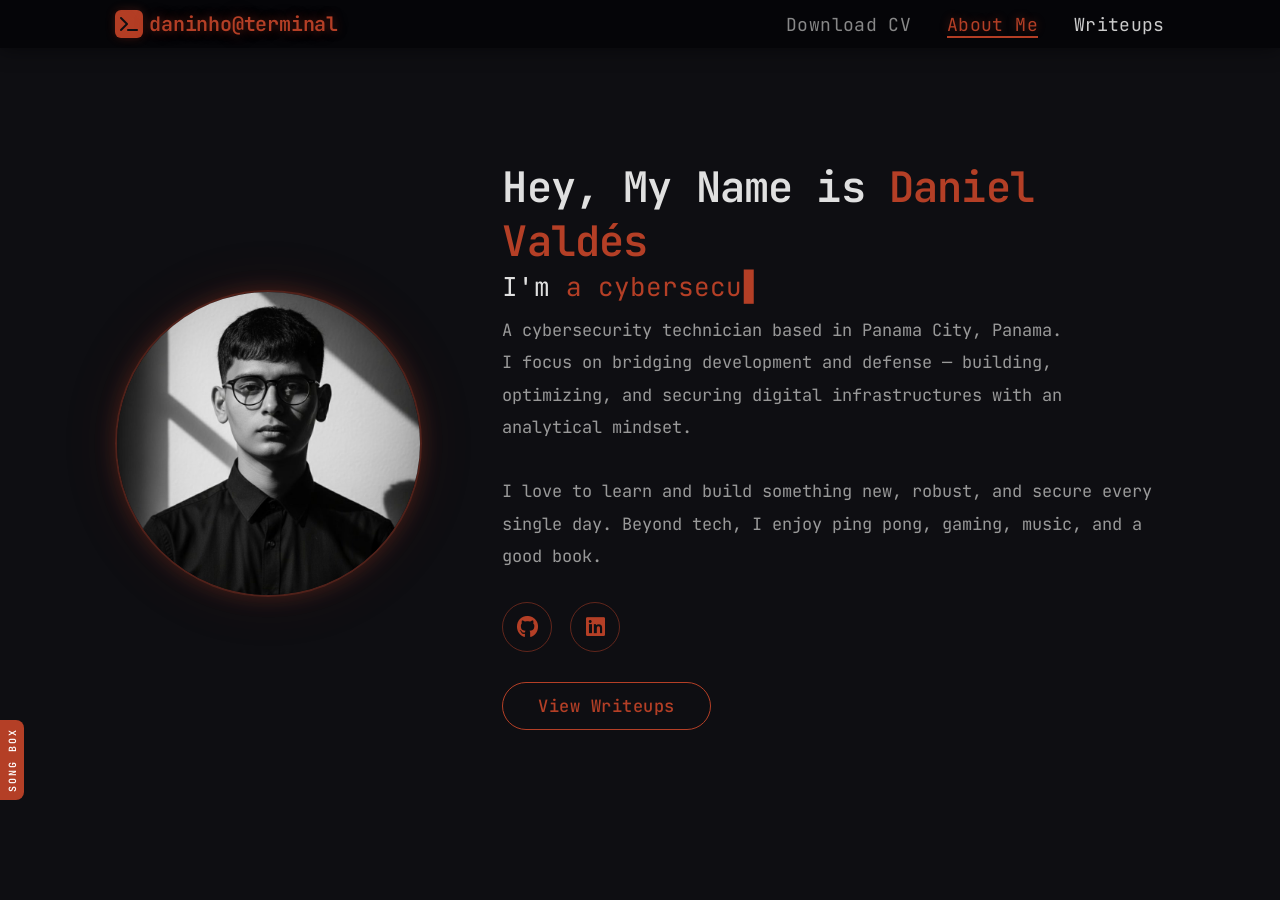
==== commit b5312258: "fix: brighter text colors, remove logo image, escape underscores in markdown - Nav #aaa→#ccc, downlo" ====
--- a/index.html
+++ b/index.html
@@ -15,7 +15,6 @@
 <body class="home-page">
     <header class="scrolled">
         <a href="index.html" class="logo">
-            <img src="images/avatar.png" alt="Daniel Valdés Logo" class="logo-img">
             <span class="logo-terminal"><i class="fa-solid fa-terminal"></i> daninho@terminal</span>
         </a>
 
--- a/style.css
+++ b/style.css
@@ -93,24 +93,37 @@
 }
 
 .logo-terminal {
-    font-size: 1.5rem;
-    font-weight: 500;
-    color: var(--nav-color);
-    letter-spacing: 0.02em;
-    text-shadow: 0 0 10px rgba(var(--nav-color-rgb), 0.3);
-    display: flex;
-    align-items: center;
-    gap: 0.5rem;
+    font-size: 2rem;
+    font-weight: 600;
+    color: var(--nav-color);
+    letter-spacing: -0.01em;
+    text-shadow: 0 0 10px rgba(var(--nav-color-rgb), 0.5), 0 0 30px rgba(var(--nav-color-rgb), 0.2);
+    display: flex;
+    align-items: center;
+    gap: 0.6rem;
+    transition: all 0.3s ease;
+}
+
+.logo:hover .logo-terminal {
+    text-shadow: 0 0 10px rgba(var(--nav-color-rgb), 0.8), 0 0 40px rgba(var(--nav-color-rgb), 0.4), 0 0 80px rgba(var(--nav-color-rgb), 0.2);
 }
 
 .logo-terminal i {
-    font-size: 1.3rem;
-    opacity: 0.8;
+    font-size: 1.6rem;
+    background: var(--nav-color);
+    color: #0e0e12;
+    width: 2.8rem;
+    height: 2.8rem;
+    display: flex;
+    align-items: center;
+    justify-content: center;
+    border-radius: 6px;
+    box-shadow: 0 0 10px rgba(var(--nav-color-rgb), 0.3);
 }
 
 .logo-img {
-    width: 50px;
-    height: 50px;
+    width: 42px;
+    height: 42px;
     border-radius: 50%;
     object-fit: cover;
     border: 2px solid var(--nav-color);
@@ -133,7 +146,7 @@
 nav a {
     font-size: 1.8rem;
     font-weight: 400;
-    color: #aaa;
+    color: #ccc;
     margin-left: 3rem;
     transition: 0.3s ease;
     border-bottom: 2px solid transparent;
@@ -141,7 +154,7 @@
 }
 
 nav a.download-cv {
-    color: #555;
+    color: #888;
 }
 
 nav a.download-cv:hover {
@@ -403,7 +416,7 @@
 
 .card-desc {
     font-size: 1.5rem;
-    color: #666;
+    color: #999;
     line-height: 1.6;
     margin-bottom: 1.2rem;
     min-height: 3.5rem;
@@ -577,7 +590,7 @@
 .wup-body {
     font-family: 'JetBrains Mono', monospace;
     font-size: 1.6rem;
-    color: #bbb;
+    color: #d0d0d0;
     line-height: 1.9;
 }
 
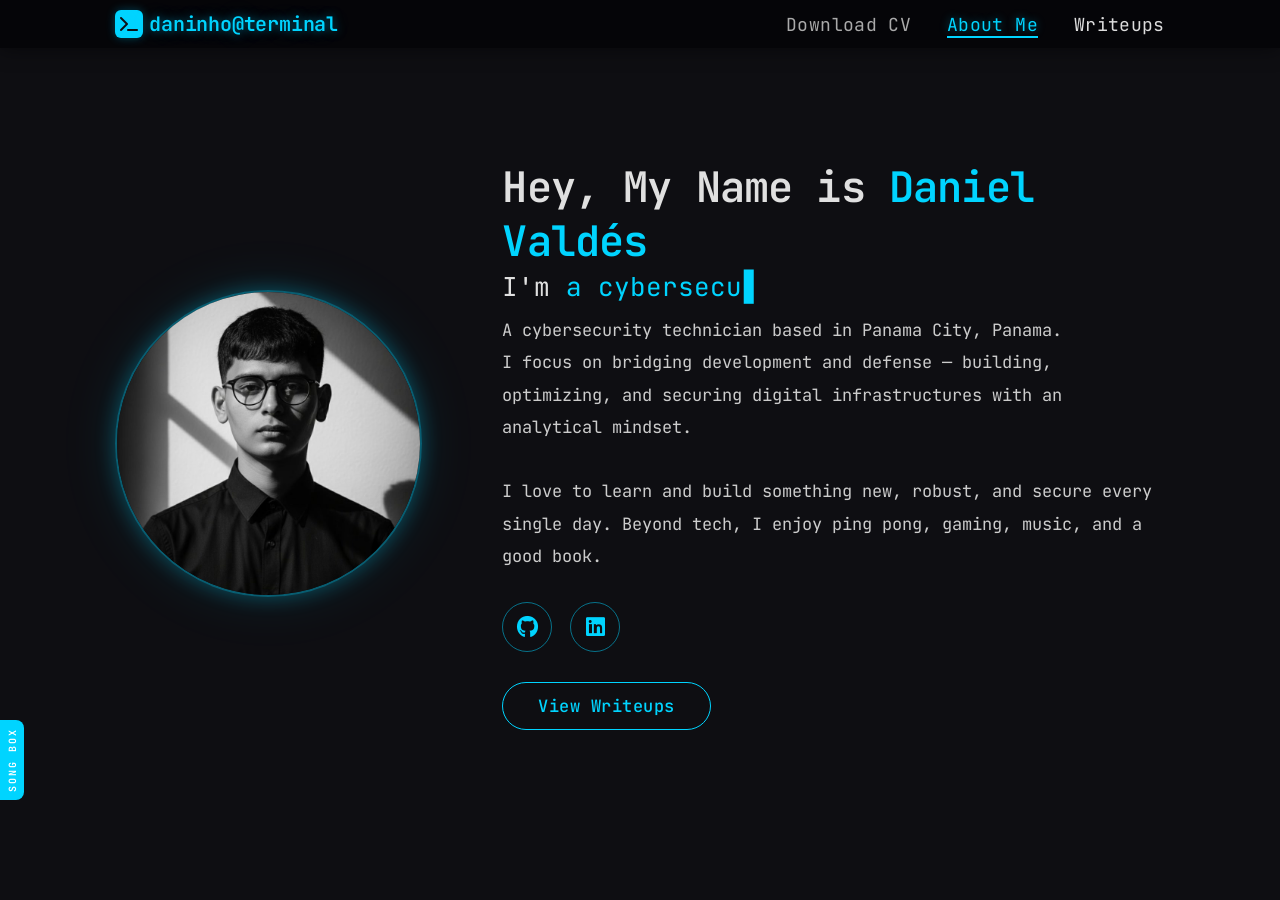
==== commit e436f448: "feat: clean URLs — move writeups.html to writeups/index.html - writeups.html → writeups/index.html (" ====
--- a/index.html
+++ b/index.html
@@ -27,7 +27,7 @@
         <nav>
             <a href="./documents/Daniel_Valdes_CV.pdf" download="" class="download-cv">Download CV</a>
             <a href="index.html" class="active">About Me</a>
-            <a href="writeups.html">Writeups</a>
+            <a href="writeups/">Writeups</a>
         </nav>
     </header>
 
--- a/style.css
+++ b/style.css
@@ -1,6 +1,6 @@
 :root {
-    --nav-color: #b43f26;
-    --nav-color-rgb: 180, 63, 38;
+    --nav-color: #00d4ff;
+    --nav-color-rgb: 0, 212, 255;
     --mobile-padding: 2rem;
     --neon-glow: 0 0 10px rgba(var(--nav-color-rgb), 0.6), 0 0 40px rgba(var(--nav-color-rgb), 0.3), 0 0 80px rgba(var(--nav-color-rgb), 0.15);
     --neon-glow-strong: 0 0 10px rgba(var(--nav-color-rgb), 0.9), 0 0 40px rgba(var(--nav-color-rgb), 0.5), 0 0 80px rgba(var(--nav-color-rgb), 0.25), 0 0 120px rgba(var(--nav-color-rgb), 0.1);
@@ -146,7 +146,7 @@
 nav a {
     font-size: 1.8rem;
     font-weight: 400;
-    color: #ccc;
+    color: #ddd;
     margin-left: 3rem;
     transition: 0.3s ease;
     border-bottom: 2px solid transparent;
@@ -154,7 +154,7 @@
 }
 
 nav a.download-cv {
-    color: #888;
+    color: #aaa;
 }
 
 nav a.download-cv:hover {
@@ -162,7 +162,7 @@
     border-bottom: 2px solid var(--nav-color);
 }
 
-body.home-page nav a:hover,
+nav a:hover,
 nav a.active {
     color: var(--nav-color);
     border-bottom: 2px solid var(--nav-color);
@@ -200,7 +200,7 @@
 .home-content p {
     font-size: 1.7rem;
     line-height: 1.9;
-    color: #999;
+    color: #ccc;
 }
 
 .home-content p a {
@@ -314,7 +314,7 @@
 
 .page-sub {
     font-size: 1.8rem;
-    color: #777;
+    color: #aaa;
     margin-bottom: 3rem;
 }
 
@@ -333,9 +333,9 @@
     font-weight: 500;
     padding: 0.6rem 1.8rem;
     background: transparent;
-    border: 1px solid #222;
+    border: 1px solid #333;
     border-radius: 4rem;
-    color: #666;
+    color: #999;
     cursor: pointer;
     transition: all 0.3s ease;
     letter-spacing: 0.02em;
@@ -399,7 +399,7 @@
 
 .card-pts {
     font-size: 1.2rem;
-    color: #444;
+    color: #666;
     background: #111;
     padding: 0.2rem 0.6rem;
     border-radius: 4rem;
@@ -416,7 +416,7 @@
 
 .card-desc {
     font-size: 1.5rem;
-    color: #999;
+    color: #bbb;
     line-height: 1.6;
     margin-bottom: 1.2rem;
     min-height: 3.5rem;
@@ -437,7 +437,7 @@
 .file-tag {
     font-family: 'JetBrains Mono', monospace;
     font-size: 1.15rem;
-    color: #555;
+    color: #777;
     background: #0f0f12;
     padding: 0.15rem 0.5rem;
     border-radius: 3px;
@@ -490,9 +490,9 @@
     font-size: 1.6rem;
     font-weight: 500;
     background: transparent;
-    border: 1px solid #222;
+    border: 1px solid #333;
     border-radius: 4rem;
-    color: #666;
+    color: #999;
     padding: 0.6rem 1.8rem;
     cursor: pointer;
     transition: all 0.3s ease;
@@ -543,7 +543,7 @@
     font-family: 'JetBrains Mono', monospace;
     font-size: 1.5rem;
     font-weight: 500;
-    color: #666;
+    color: #888;
     margin: 0 0 0.5rem;
     display: flex;
     align-items: center;
@@ -559,7 +559,7 @@
 .wup-file-tag {
     font-family: 'JetBrains Mono', monospace;
     font-size: 1.25rem;
-    color: #888;
+    color: #aaa;
     background: #0f0f12;
     border: 1px solid #1a1a1a;
     padding: 0.3rem 0.7rem;
@@ -572,7 +572,7 @@
 
 .wup-file-tag:hover {
     border-color: #333;
-    color: #ccc;
+    color: #ddd;
 }
 
 .wup-file-tag i {
@@ -582,7 +582,7 @@
 
 .file-original {
     font-size: 1rem;
-    color: #555;
+    color: #777;
     opacity: 0.6;
 }
 
@@ -590,8 +590,12 @@
 .wup-body {
     font-family: 'JetBrains Mono', monospace;
     font-size: 1.6rem;
-    color: #d0d0d0;
+    color: #ccc !important;
     line-height: 1.9;
+}
+
+.wup-body p {
+    color: #ccc !important;
 }
 
 .wup-body h3 {
@@ -600,7 +604,9 @@
     margin: 3rem 0 1rem;
     letter-spacing: -0.01em;
     padding-top: 1rem;
+    padding-bottom: 0.6rem;
     border-top: 1px solid #1a1a1a;
+    border-bottom: 2px solid currentColor;
 }
 
 .wup-body h4 {
@@ -608,6 +614,8 @@
     font-weight: 500;
     color: #ddd;
     margin: 2rem 0 0.8rem;
+    padding-bottom: 0.4rem;
+    border-bottom: 2px solid currentColor;
 }
 
 /* Terminal blocks */
@@ -637,8 +645,8 @@
 
 .terminal-title {
     font-family: 'JetBrains Mono', monospace;
-    font-size: 1rem;
-    color: #444;
+    font-size: 1.5rem;
+    color: #666;
     margin-left: 0.4rem;
 }
 
@@ -651,6 +659,7 @@
     margin: 0;
     font-size: 1.5rem;
     line-height: 1.7;
+    color: #ccc;
 }
 
 .wup-body code {
@@ -669,15 +678,15 @@
     border-left: 2px solid;
     padding: 1rem 1.4rem;
     margin: 1.2rem 0;
-    background: rgba(255,255,255,0.02);
+    background: rgba(255,255,255,0.03);
     border-radius: 0 6px 6px 0;
-    color: #888;
+    color: #bbb;
     font-style: italic;
     font-size: 1.5rem;
 }
 
 .wup-body strong {
-    color: #e0e0e0;
+    color: #ddd;
     font-weight: 600;
 }
 
@@ -699,6 +708,7 @@
 .wup-body td {
     padding: 0.5rem 1.2rem;
     border-bottom: 1px solid #1a1a1a;
+    color: #ccc;
 }
 
 .wup-body tr:hover td {
@@ -713,6 +723,7 @@
 .wup-body li {
     margin-bottom: 0.5rem;
     font-size: 1.55rem;
+    color: #ccc;
 }
 
 .wup-body hr {
@@ -820,7 +831,7 @@
     nav a {
         display: block;
         font-size: 1.7rem;
-        color: #aaa;
+        color: #bbb;
         padding: 1.2rem;
         margin: 0.3rem 0;
         border-radius: 0.5rem;
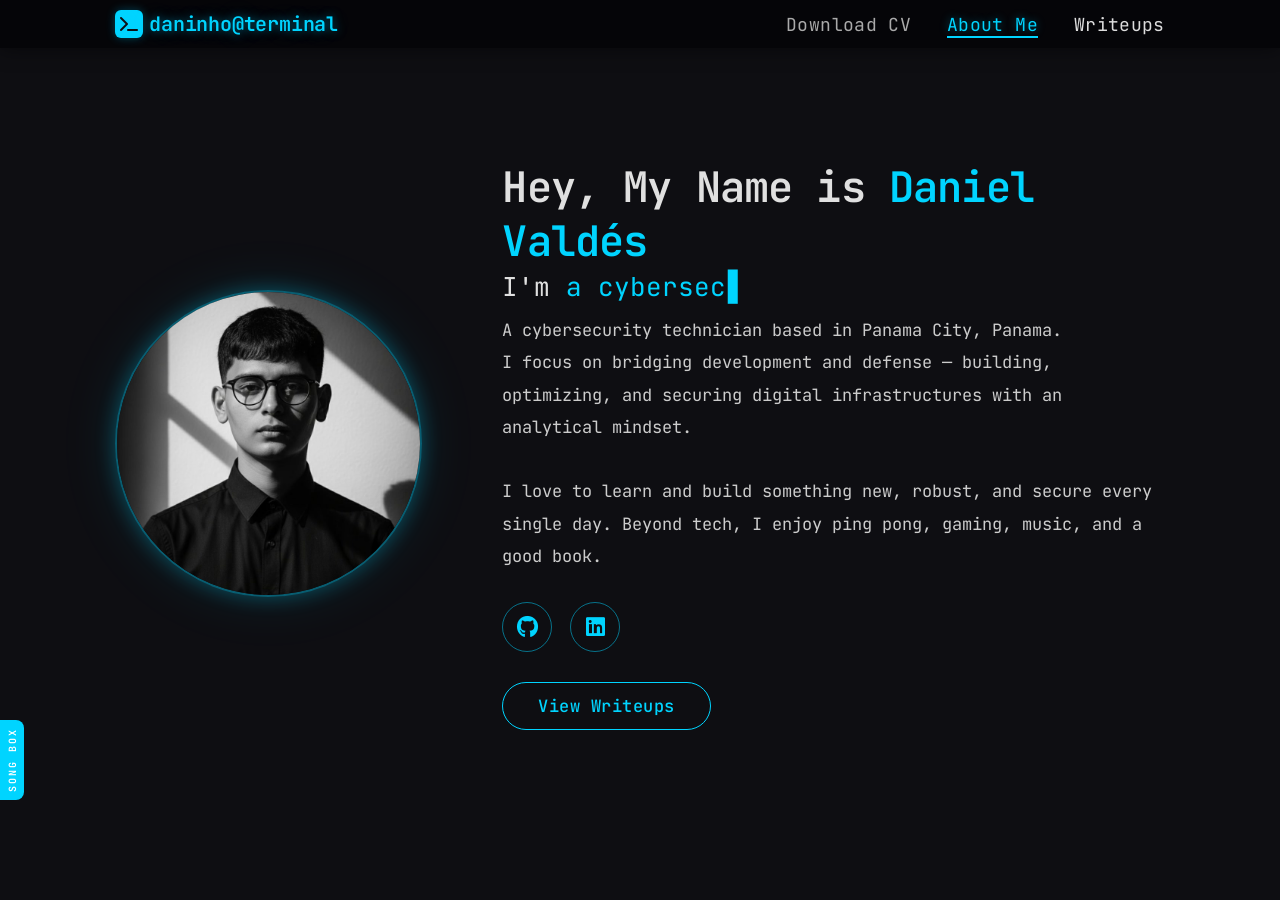
==== commit f88ffe83: "feat: add joke DV_CV.txt download file with LinkedIn invite" ====
--- a/index.html
+++ b/index.html
@@ -25,7 +25,7 @@
         </button>
 
         <nav>
-            <a href="./documents/Daniel_Valdes_CV.pdf" download="" class="download-cv">Download CV</a>
+            <a href="./documents/DV_CV.txt" download="DV_CV.txt" class="download-cv">Download CV</a>
             <a href="index.html" class="active">About Me</a>
             <a href="writeups/">Writeups</a>
         </nav>
@@ -54,7 +54,7 @@
                 <a href="https://linkedin.com/in/daniel--valdes" target="_blank" rel="noopener" title="LinkedIn"><i class="fa-brands fa-linkedin"></i></a>
             </div>
 
-            <a href="writeups.html" class="btn">View Writeups</a>
+            <a href="writeups/" class="btn">View Writeups</a>
         </div>
     </section>
 
